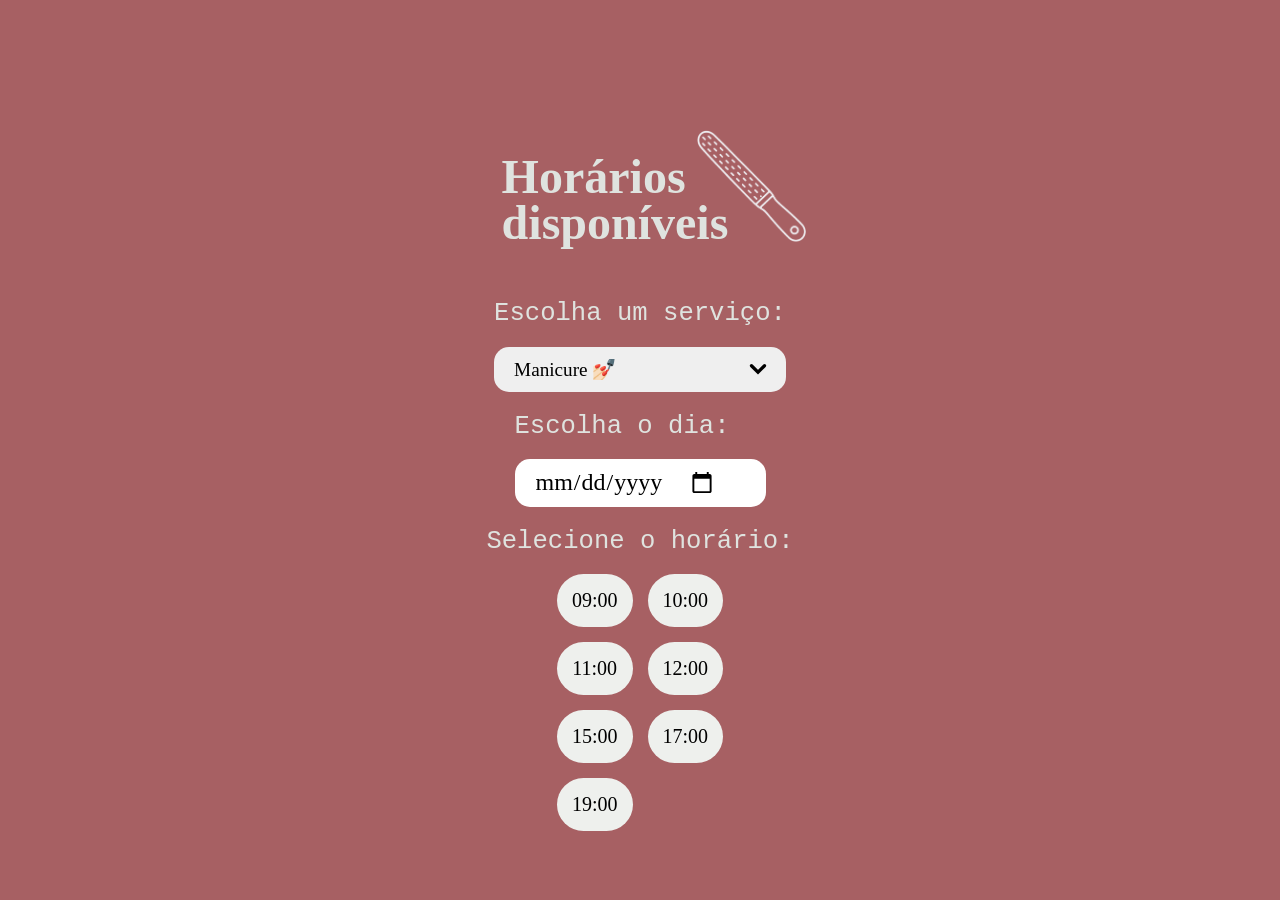
==== assets/pages/agenda.html @ db12b421 "First version" ====
<!DOCTYPE html>
<html lang="pt-BR">

<head>
    <meta charset="UTF-8">
    <meta name="viewport" content="width=device-width, initial-scale=1.0">
    <title>Agenda</title>
    <link rel="stylesheet" href="../css/agenda.css">
    <link rel="stylesheet" href="../css/reset.css">
</head>

<body>

<section id="agenda">
    <div class="title">
        <h1>Horários<br>disponíveis</h1>
        <img class="lixa" src="../images/lixa.png" alt="Lixa">        
    </div>


    <div class="campo">

        <label class="font" for="servico">Escolha um serviço:</label>

        <select id="servico">
            <option value="manicure">Manicure 💅🏻</option>
            <option value="pedicure">Pedicure 🦶🏻</option>
            <option value="mao-pe">Mão e pé 🖐🏻🦶🏻</option>
        </select>

    </div>

    <div class="campo">

        <label class="font" for="data">Escolha o dia:</label>

        <input type="date" id="data">

    </div>

    <h2 class="font">Selecione o horário:</h2>

    <ul class="horarios" id="horarios">

        <li><button>09:00</button></li>
        <li><button>10:00</button></li>
        <li><button>11:00</button></li>
        <li><button>12:00</button></li>
        <li><button>15:00</button></li>
        <li><button>17:00</button></li>
        <li><button>19:00</button></li>


    </ul>


</section>

<script src="../js/agenda.js"></script>

</body>
</html>
---- assets/css/agenda.css ----
* {
    box-sizing: border-box;
}

body {
    margin: 0;
}

.font {
    font-family: 'Courier New', Courier, monospace;
    font-weight: 200;
    font-size: 1.6em;
    margin-bottom: 0.5em;
}

#agenda {
    position: relative;
    min-height: 100vh;
    padding: 3em;
    background-color:#a76063;
    color: #dfe3df;
    overflow: hidden;
}
.title{
    display: flex;
    width: 100%;
    align-items: center;
}
.title h1 {
    font-size: 3em;
    line-height: 0.95;
    margin: 80px 0 50px;
}
.lixa{
    transform: scaleX(-1);
    width: 150px;
    margin: -50px;
}

.campo {
    display: flex;
    flex-direction: column;
    margin-bottom: 1em;
    max-width: 330px;
}

.campo select {
    border: none;
    border-radius: 15px;
    font-size: 1.2em;
    appearance: none;
    -webkit-appearance: none;
    padding: 12px 50px 12px 20px;
    background-image: url("data:image/svg+xml,%3Csvg xmlns='http://www.w3.org/2000/svg' width='24' height='24' viewBox='0 0 24 24'%3E%3Cpath d='M6 9l6 6 6-6' fill='none' stroke='black' stroke-width='3' stroke-linecap='round'/%3E%3C/svg%3E");
    background-repeat: no-repeat;
    background-position: right 15px center;
    background-size: 26px;
  }
  .campo input{
    border: none;
    border-radius: 15px;
    font-size: 1.5em;
    appearance: none;
    padding: 12px 50px 12px 20px;
    height: 2em;
  }
.horarios {
    list-style: none;
    padding: 0;
    display: grid;
    grid-template-columns: 1fr 1fr;
    gap: 15px;
    max-width: 330px;
}

.horarios button {
    width: 100%;
    padding: 15px;
    border: none;
    border-radius: 30px;
    background-color: #eef0ed;
    font-size: 20px;
    cursor: pointer;
}

.horarios button:hover{
    color: #dfe3df;
    background-color: black;
}


@media (min-width: 768px) {
  
    .title{
        padding-top: 5px;
        display: flex;
        align-items: center;
        justify-content: center;
    }
    #agenda{
        display: flex;
        flex-direction: column;
        align-items: center;
        justify-content: center;
    }

}
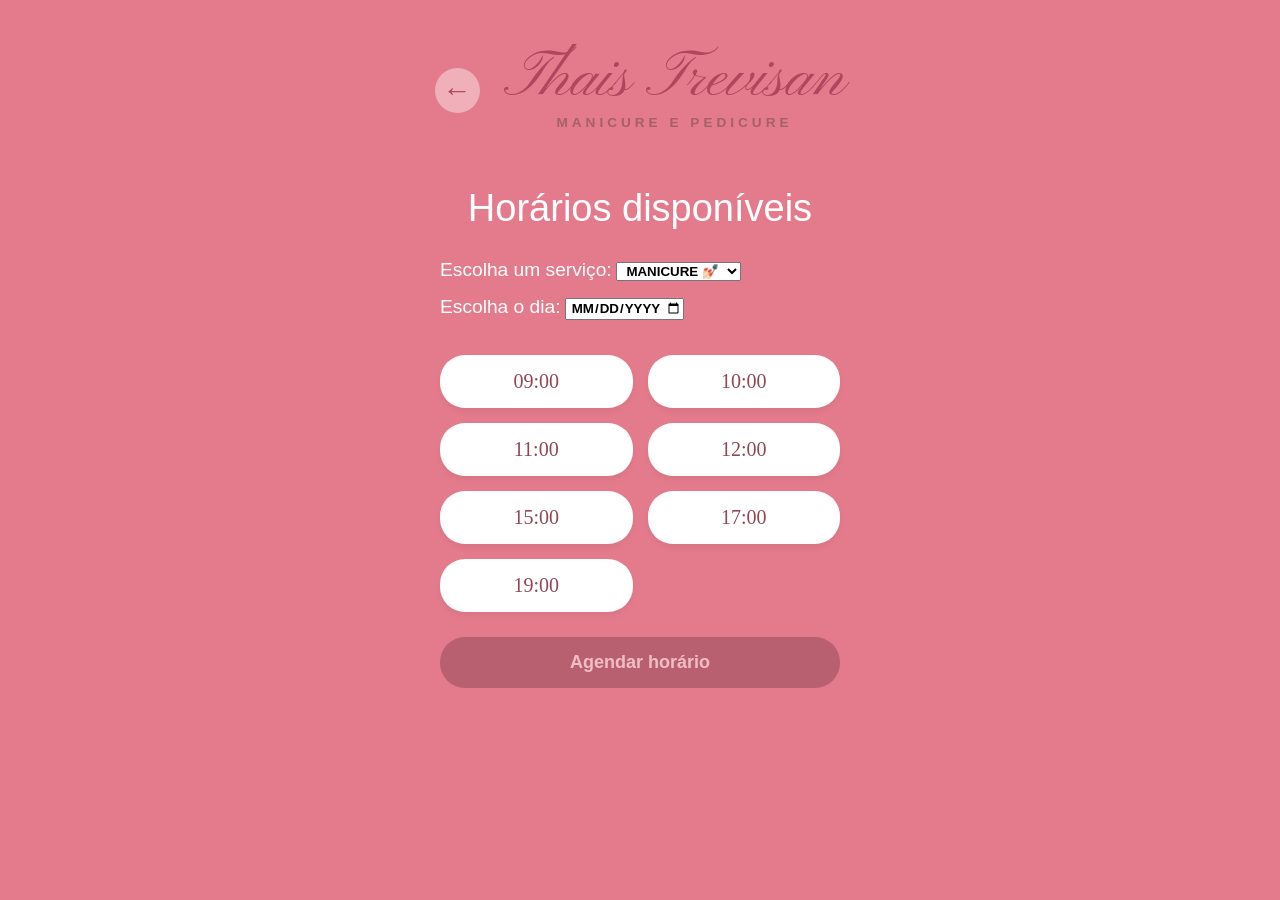
==== commit 28fd333f: "Atualização" ====
--- a/assets/pages/agenda.html
+++ b/assets/pages/agenda.html
@@ -3,18 +3,26 @@
 
 <head>
     <meta charset="UTF-8">
+    <link rel="preconnect" href="https://fonts.googleapis.com">
+    <link rel="preconnect" href="https://fonts.gstatic.com" crossorigin>
+    <link href="https://fonts.googleapis.com/css2?family=Pinyon+Script&display=swap" rel="stylesheet">
     <meta name="viewport" content="width=device-width, initial-scale=1.0">
     <title>Agenda</title>
-    <link rel="stylesheet" href="../css/agenda.css">
-    <link rel="stylesheet" href="../css/reset.css">
+
+    <link rel="stylesheet" href="../css/style.css">
 </head>
 
-<body>
-
+<body id="body-agenda">
+    <div class="menu">
+        <a class="back-home" href="../../index.html"> ← </a>
+        <div class="menu-name">
+            <h1 class="title-name">Thais Trevisan</h1>
+            <h2 class="sub-title">Manicure e pedicure</h2>
+        </div>
+    </div>
 <section id="agenda">
     <div class="title">
-        <h1>Horários<br>disponíveis</h1>
-        <img class="lixa" src="../images/lixa.png" alt="Lixa">        
+        <h1>Horários disponíveis</h1>
     </div>
 
 
@@ -35,6 +43,7 @@
         <label class="font" for="data">Escolha o dia:</label>
 
         <input type="date" id="data">
+        <p id="data-escolhida"></p>
 
     </div>
 
@@ -52,7 +61,9 @@
 
 
     </ul>
-
+    <button id="agendamento" type="button" disabled>
+        Agendar horário
+    </button>
 
 </section>
 
--- a/assets/css/style.css
+++ b/assets/css/style.css
@@ -0,0 +1,4 @@
+@import url("./home.css");
+@import url("./trabalhos.css");
+@import url("./valores.css");
+@import url("./agenda.css");
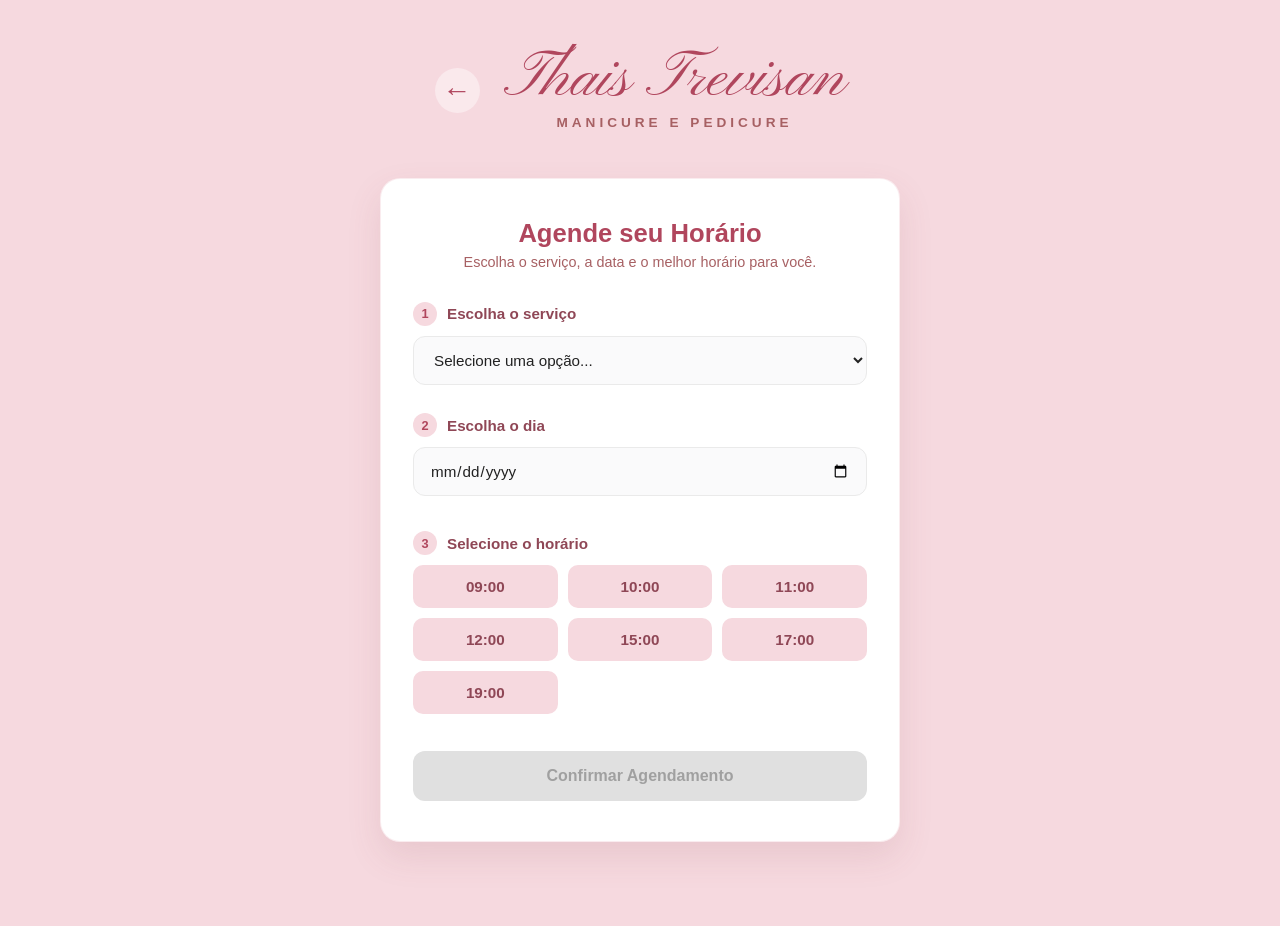
==== commit 6c0a0ecd: "Atualização css geral" ====
--- a/assets/pages/agenda.html
+++ b/assets/pages/agenda.html
@@ -20,7 +20,7 @@
             <h2 class="sub-title">Manicure e pedicure</h2>
         </div>
     </div>
-<section id="agenda">
+<!-- <section id="agenda">
     <div class="title">
         <h1>Horários disponíveis</h1>
     </div>
@@ -65,6 +65,59 @@
         Agendar horário
     </button>
 
+</section> -->
+<section id="agenda">
+    <div class="card-header">
+        <h1>Agende seu Horário</h1>
+        <p>Escolha o serviço, a data e o melhor horário para você.</p>
+    </div>
+
+    <form class="agenda-form">
+        <!-- Passo 1: Serviço -->
+        <div class="campo">
+            <label for="servico">
+                <span class="step-badge">1</span> Escolha o serviço
+            </label>
+            <div class="select-wrapper">
+                <select id="servico">
+                    <option value="" disabled selected>Selecione uma opção...</option>
+                    <option value="manicure">💅🏻 Manicure</option>
+                    <option value="pedicure">🦶🏻 Pedicure</option>
+                    <option value="mao-pe">🖐🏻🦶🏻 Mão e Pé (Completo)</option>
+                </select>
+            </div>
+        </div>
+
+        <!-- Passo 2: Data -->
+        <div class="campo">
+            <label for="data">
+                <span class="step-badge">2</span> Escolha o dia
+            </label>
+            <input type="date" id="data">
+            <p id="data-escolhida"></p>
+        </div>
+
+        <!-- Passo 3: Horários -->
+        <div class="campo">
+            <label>
+                <span class="step-badge">3</span> Selecione o horário
+            </label>
+            <ul class="horarios" id="horarios">
+                <li><button type="button">09:00</button></li>
+                <li><button type="button">10:00</button></li>
+                <li><button type="button">11:00</button></li>
+                <li><button type="button">12:00</button></li>
+                <li><button type="button">15:00</button></li>
+                <li><button type="button">17:00</button></li>
+                <li><button type="button">19:00</button></li>
+            </ul>
+        </div>
+
+        <!-- Botão Ação -->
+        <button id="agendamento" type="button" disabled>
+            Confirmar Agendamento
+        </button>
+    </form>
 </section>
 
 <script src="../js/agenda.js"></script>
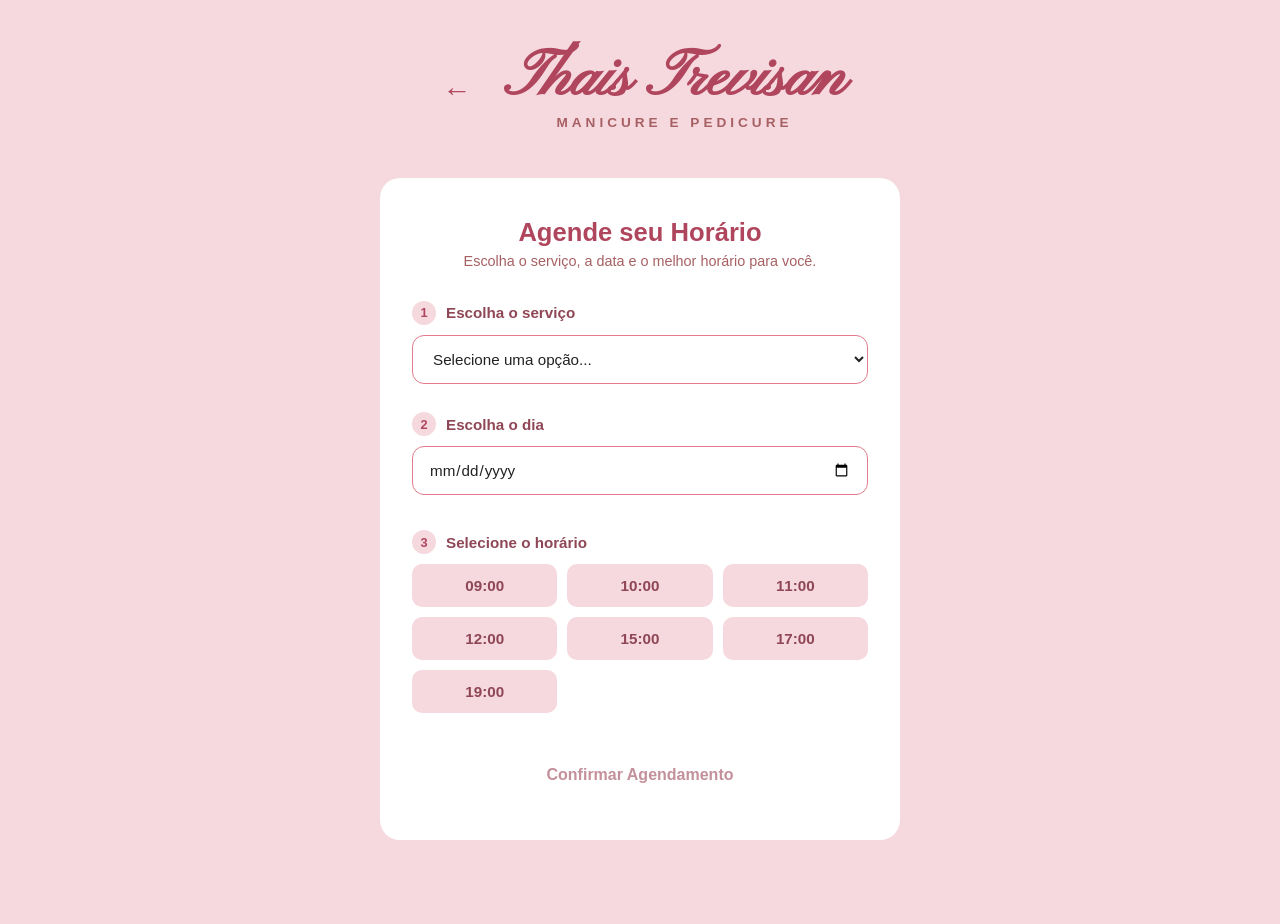
==== commit 7c9bc21c: "First version html and css" ====
--- a/assets/pages/agenda.html
+++ b/assets/pages/agenda.html
@@ -20,52 +20,7 @@
             <h2 class="sub-title">Manicure e pedicure</h2>
         </div>
     </div>
-<!-- <section id="agenda">
-    <div class="title">
-        <h1>Horários disponíveis</h1>
-    </div>
 
-
-    <div class="campo">
-
-        <label class="font" for="servico">Escolha um serviço:</label>
-
-        <select id="servico">
-            <option value="manicure">Manicure 💅🏻</option>
-            <option value="pedicure">Pedicure 🦶🏻</option>
-            <option value="mao-pe">Mão e pé 🖐🏻🦶🏻</option>
-        </select>
-
-    </div>
-
-    <div class="campo">
-
-        <label class="font" for="data">Escolha o dia:</label>
-
-        <input type="date" id="data">
-        <p id="data-escolhida"></p>
-
-    </div>
-
-    <h2 class="font">Selecione o horário:</h2>
-
-    <ul class="horarios" id="horarios">
-
-        <li><button>09:00</button></li>
-        <li><button>10:00</button></li>
-        <li><button>11:00</button></li>
-        <li><button>12:00</button></li>
-        <li><button>15:00</button></li>
-        <li><button>17:00</button></li>
-        <li><button>19:00</button></li>
-
-
-    </ul>
-    <button id="agendamento" type="button" disabled>
-        Agendar horário
-    </button>
-
-</section> -->
 <section id="agenda">
     <div class="card-header">
         <h1>Agende seu Horário</h1>
@@ -73,7 +28,7 @@
     </div>
 
     <form class="agenda-form">
-        <!-- Passo 1: Serviço -->
+       
         <div class="campo">
             <label for="servico">
                 <span class="step-badge">1</span> Escolha o serviço
@@ -88,7 +43,7 @@
             </div>
         </div>
 
-        <!-- Passo 2: Data -->
+       
         <div class="campo">
             <label for="data">
                 <span class="step-badge">2</span> Escolha o dia
@@ -97,7 +52,7 @@
             <p id="data-escolhida"></p>
         </div>
 
-        <!-- Passo 3: Horários -->
+      
         <div class="campo">
             <label>
                 <span class="step-badge">3</span> Selecione o horário
@@ -113,7 +68,7 @@
             </ul>
         </div>
 
-        <!-- Botão Ação -->
+    
         <button id="agendamento" type="button" disabled>
             Confirmar Agendamento
         </button>
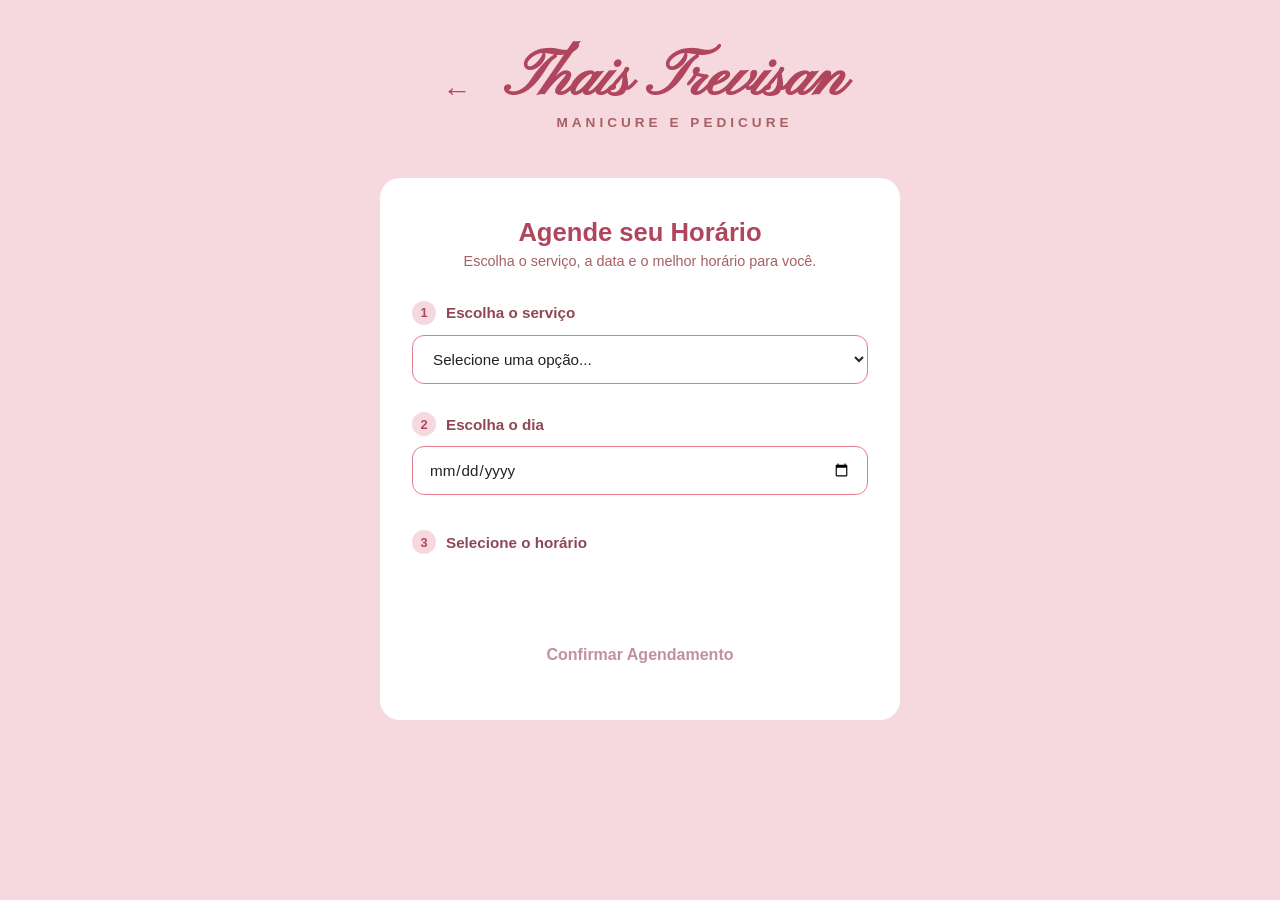
==== commit 76b62f6a: "Atualizacao agenda Google" ====
--- a/assets/pages/agenda.html
+++ b/assets/pages/agenda.html
@@ -10,6 +10,7 @@
     <title>Agenda</title>
 
     <link rel="stylesheet" href="../css/style.css">
+    <script src="../js/agenda.js" defer></script>
 </head>
 
 <body id="body-agenda">
@@ -58,24 +59,23 @@
                 <span class="step-badge">3</span> Selecione o horário
             </label>
             <ul class="horarios" id="horarios">
-                <li><button type="button">09:00</button></li>
+                <!-- <li><button type="button">09:00</button></li>
                 <li><button type="button">10:00</button></li>
                 <li><button type="button">11:00</button></li>
                 <li><button type="button">12:00</button></li>
                 <li><button type="button">15:00</button></li>
                 <li><button type="button">17:00</button></li>
-                <li><button type="button">19:00</button></li>
+                <li><button type="button">19:00</button></li> -->
             </ul>
         </div>
 
-    
+        <div id="checagem"></div>
         <button id="agendamento" type="button" disabled>
             Confirmar Agendamento
         </button>
     </form>
 </section>
 
-<script src="../js/agenda.js"></script>
 
 </body>
 </html>
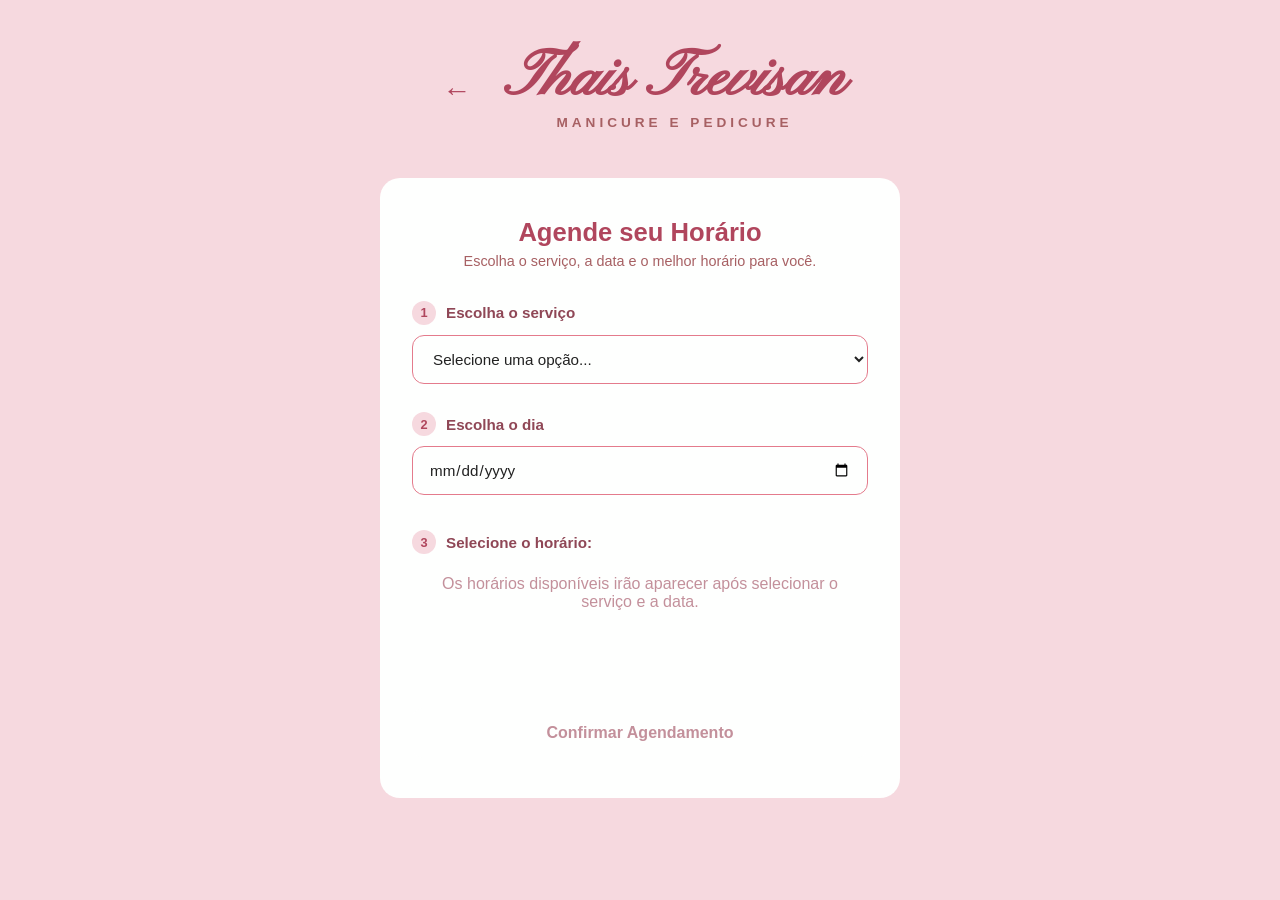
==== commit 9cdd9b58: "v1" ====
--- a/assets/pages/agenda.html
+++ b/assets/pages/agenda.html
@@ -56,8 +56,11 @@
       
         <div class="campo">
             <label>
-                <span class="step-badge">3</span> Selecione o horário
+                <span class="step-badge">3</span> Selecione o horário:
             </label>
+            <div id="aviso">
+                <div id="mensagem-instrucao" class="temporario">Os horários disponíveis irão aparecer após selecionar o serviço e a data.</div>
+            </div>
             <ul class="horarios" id="horarios">
                 <!-- <li><button type="button">09:00</button></li>
                 <li><button type="button">10:00</button></li>
